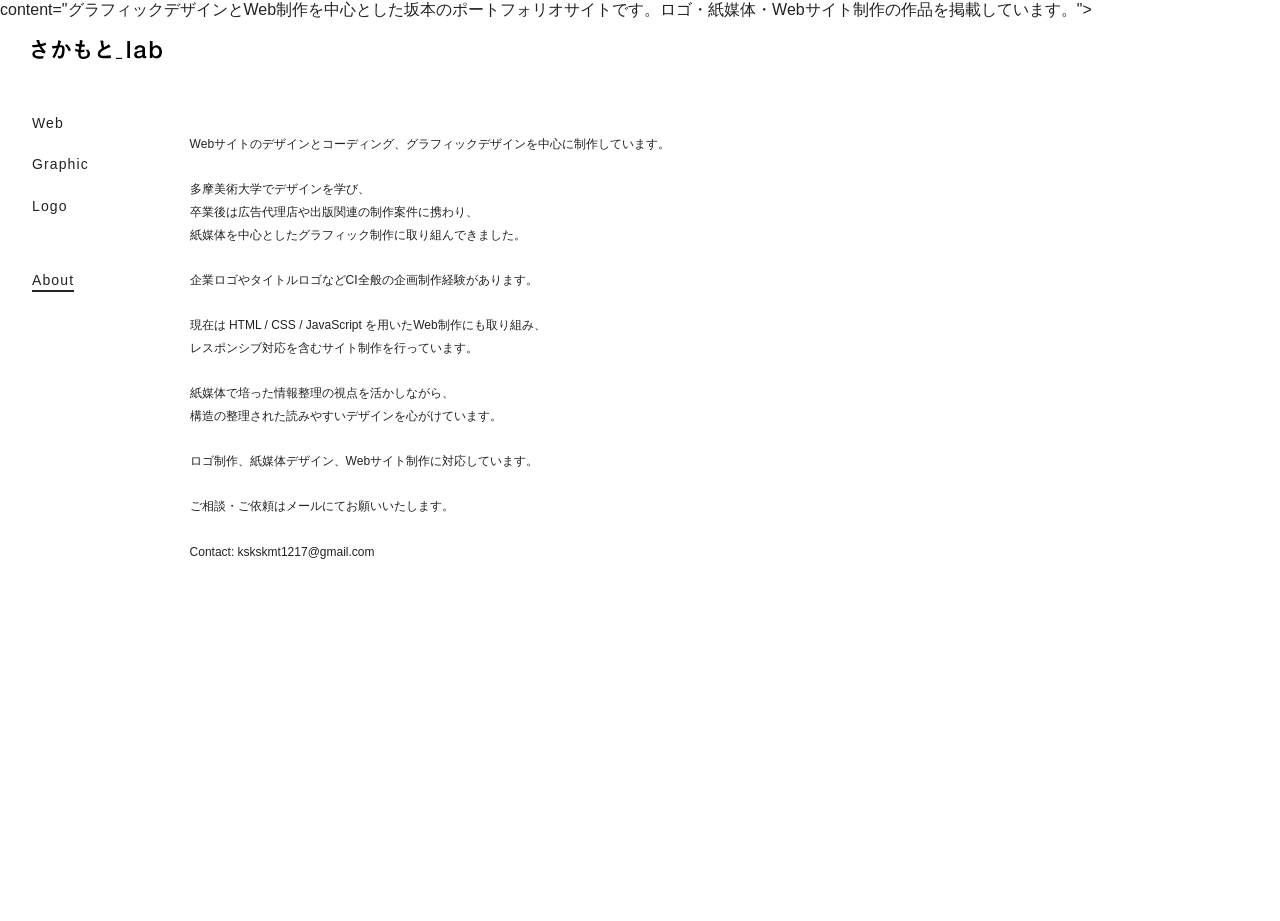
==== works/about.html @ 65929a15 "Add files via upload" ====
<!DOCTYPE html>
<html lang="ja">

<head>
    <meta charset="UTF-8">
    <meta name="viewport" content="width=device-width, initial-scale=1">
    <title>Sakamoto Lab — Design & Web</title>
    <meta name="description"
<link rel="icon" href="../favicon.png" type="image/png"> content="グラフィックデザインとWeb制作を中心とした坂本のポートフォリオサイトです。ロゴ・紙媒体・Webサイト制作の作品を掲載しています。">
    <link rel="icon" href="../favicon.png" type="image/png">
    <link href="https://fonts.googleapis.com/css2?family=Spectral:wght@400;700&display=swap" rel="stylesheet">
    <link rel="stylesheet" href="../css/style.css">
</head>

<body>

    <div class="layout">

        <aside class="sidebar">

            <h1 class="site-logo">
                <a href="../index.html">
                    <img src="../images/sakamotolab.svg" alt="Sakamoto Lab">
                </a>
            </h1>

            <nav class="main-nav" aria-label="Works filter and site navigation">
                <a href="../index.html?filter=web" class="filter-link">Web</a>
                <a href="../index.html?filter=graphic" class="filter-link">Graphic</a>
                <a href="../index.html?filter=logo" class="filter-link">Logo</a>
                <a href="about.html" class="about-link is-active">About</a>
            </nav>

        </aside>


        <main class="main-content">

            <section class="about">

                <p>
                    Webサイトのデザインとコーディング、グラフィックデザインを中心に制作しています。
                </p>

                <p>
                    多摩美術大学でデザインを学び、<br>
                    卒業後は広告代理店や出版関連の制作案件に携わり、<br>
                    紙媒体を中心としたグラフィック制作に取り組んできました。
                </p>

                <p>
                    企業ロゴやタイトルロゴなどCI全般の企画制作経験があります。
                </p>

                <p>
                    現在は HTML / CSS / JavaScript を用いたWeb制作にも取り組み、<br>
                    レスポンシブ対応を含むサイト制作を行っています。
                </p>

                <p>
                    紙媒体で培った情報整理の視点を活かしながら、<br>
                    構造の整理された読みやすいデザインを心がけています。
                </p>

                <p>
                    ロゴ制作、紙媒体デザイン、Webサイト制作に対応しています。
                </p>

                <p>
                    ご相談・ご依頼はメールにてお願いいたします。
                </p>

                <p>Contact: kskskmt1217@gmail.com</p>

            </section>

        </main>

    </div>

    <script src="../js/main.js"></script>

</body>

</html>
---- css/style.css ----
@charset "UTF-8";

* {
    box-sizing: border-box;
    margin: 0;
    padding: 0;
}

body {
    font-family: "Helvetica Neue", Arial, sans-serif;
    background: #fff;
    color: #222;
}

a {
    text-decoration: none;
    color: inherit;
}

:root {
    --sidebar-width: 180px;
}

/* レイアウト */
.layout {
    min-height: 100vh;
}

/* サイドバー */
.sidebar {
    width: var(--sidebar-width);
    min-height: 100vh;
    padding: 2.5rem 2rem;
    position: fixed;
    top: 0;
    left: 0;
    display: flex;
    flex-direction: column;
    gap: 3.5rem;
}

.site-logo img {
    width: 130px;
    height: auto;
    display: block;
}

.main-nav {
    display: flex;
    flex-direction: column;
    gap: 1.6rem;
    align-items: flex-start;
}

.main-nav a,
.filter-button {
    font-size: 14px;
    font-weight: 500;
    letter-spacing: 0.08em;
    color: #222;
}

.main-nav a:hover,
.filter-button:hover {
    color: #999;
}

.main-nav a:last-child {
    margin-top: 2rem;
}

/* 下線 */
/* underline base */
.filter-button,
.filter-link,
.about-link {
    position: relative;
    display: inline-block;
}

/* button only reset */
.filter-button {
    background: none;
    border: none;
    padding: 0;
    text-align: left;
    cursor: pointer;
    font-family: inherit;
}

.filter-button::after,
.filter-link::after,
.about-link::after {
    content: "";
    position: absolute;
    left: 0;
    bottom: -0.35em;
    width: 100%;
    height: 2px;
    background: #222;
    opacity: 0;
    transition: opacity .25s ease;
}

.filter-button.is-active::after,
.filter-link.is-active::after,
.about-link.is-active::after {
    opacity: 1;
}

/* フィルター */
.work-card.is-hidden {
    display: none;
}

.filter-button.is-active {
    color: #222;
}

/* メインコンテンツ */
.main-content {
    margin-left: var(--sidebar-width);
    padding: 7rem 2.5rem 3rem 0.6rem;
    flex: 1;
}

@media screen and (max-width: 767px) {
    .sidebar {
        position: static;
        padding: 2rem 1.8rem 0.3rem;
        width: 100%;
        min-height: auto;
        gap: 1.6rem;
    }

    .main-nav {
        flex-direction: row;
        column-gap: 1.4rem;
        row-gap: 0.8rem;
        flex-wrap: wrap;
    }

    .main-nav> :nth-last-child(2) {
        margin-right: 0.8rem;
    }

    .main-nav a:last-child {
        margin-top: 0;
    }

    .main-content {
        margin-left: 0;
        padding: 2rem 1.8rem 0;
    }
}

/* サムネイル */

.works-grid {
    display: grid;
    grid-template-columns: repeat(3, 1fr);
    gap: 2rem 2rem;
}

@media screen and (max-width: 960px) {
    .works-grid {
        grid-template-columns: repeat(2, 1fr);
    }
}

@media screen and (max-width: 767px) {
    .works-grid {
        grid-template-columns: 1fr;
        gap: 1.7rem 2.5rem;
    }
}

.work-card {
    width: 100%;
}

.work-thumb {
    position: relative;
    width: 100%;
    aspect-ratio: 4 / 3;
    display: flex;
    align-items: center;
    justify-content: center;
    overflow: hidden;
    background: #fff;
}

.work-thumb img {
    position: absolute;
    inset: 0;
    width: 100%;
    height: 100%;
    object-fit: cover;
    display: block;
}

.thumb-hover {
    opacity: 0;
    transition: opacity .25s ease;
}

/* ロゴ */
.work-thumb-logo img {
    object-fit: contain;
    padding: 15%;
}

.work-thumb-logo img.thumb-hover {
    object-fit: cover;
    padding: 0;
}

.work-card:hover .thumb-hover {
    opacity: 1;
}


.work-info {
    margin-top: 0.8rem;
}

@media screen and (max-width: 767px) {
    .work-info {
        margin-top: 0.6rem;
    }
}

.work-title {
    font-family: "Spectral", serif;
    font-weight: 700;
    font-size: 13px;
    line-height: 1.6;
    letter-spacing: 0.04em;
}

.work-category {
    position: relative;
    display: inline-block;
    font-size: 12px;
    font-weight: 500;
    color: #222;
    letter-spacing: 0.12em;
    margin-top: 0.2rem;
}

.work-card:hover .work-title,
.work-card:hover .work-category {
    color: #999;
}

/* メインキャプション */
.works-caption {
    font-size: 11px;
    color: #888;
    margin-top: 6rem;
    margin-bottom: 3rem;
    letter-spacing: 0.04em;
    width: 100%;
    text-align: right;
}

@media screen and (max-width: 767px) {
    .works-caption {
        margin-top: 3rem;
        margin-bottom: 1.5rem;
    }
}


/* ====================
Work Detail Page
==================== */

.work-detail {
    max-width: 650px;
}

.work-detail-title {
    font-size: 19px;
    margin-bottom: .5rem;
}

@media screen and (max-width: 767px) {
    .work-detail-title {
        font-size: 18px;
    }
}


.work-detail-category {
    font-size: 12px;
    color: #888;
    margin-bottom: 1.6rem;
}

.work-detail-hero {
    max-width: 100%;
    display: flex;
    align-items: flex-start;
    gap: .1rem;
}

.detail-pc,
.detail-sp {
    width: calc((100% - 0.1rem) / 2);
    display: block;
}

.work-detail-description {
    width: 100%;
    margin-top: 1.6rem;
    line-height: 1.9;
    font-size: 12px;
}

.work-detail-role {
    margin-top: .8rem;
    font-size: .6rem;
    line-height: 1.7;
}

.work-detail-link {
    margin-top: .8rem;
}

.work-detail-link a {
    font-size: 11px;
    letter-spacing: 0.08em;
    display: inline-flex;
    align-items: center;
    gap: 0.25em;
}

.link-arrow {
    width: 12px;
    height: 12px;
    margin-top: 1px;
}

.work-detail-link a:hover {
    color: #aaa;
}

.detail-single {
    min-width: 250px;
    border: 1px solid #dcdcdc;
    width: 55%;
    display: block;

}

.detail-logo {
    width: 48%;
    min-width: 250px;
    display: block;
    margin-top: 0.7rem;
    margin-bottom: 0.7rem;
}

.detail-logo04 {
    width: 80%;
    min-width: 230px;
    display: block;
    margin-top: 0.7rem;
    margin-bottom: 0.7rem;
}

.detail-usage {
    margin-top: 1.6rem;
    margin-bottom: 2rem;
}

.detail-usage img {
    width: 35%;
    max-width: 520px;
    min-width: 250px;
    display: block;
}

/* about */
.about {
    max-width: 650px;
}

.about p {
    font-size: 12px;
    line-height: 1.9;
    margin-bottom: 1.4rem;
}
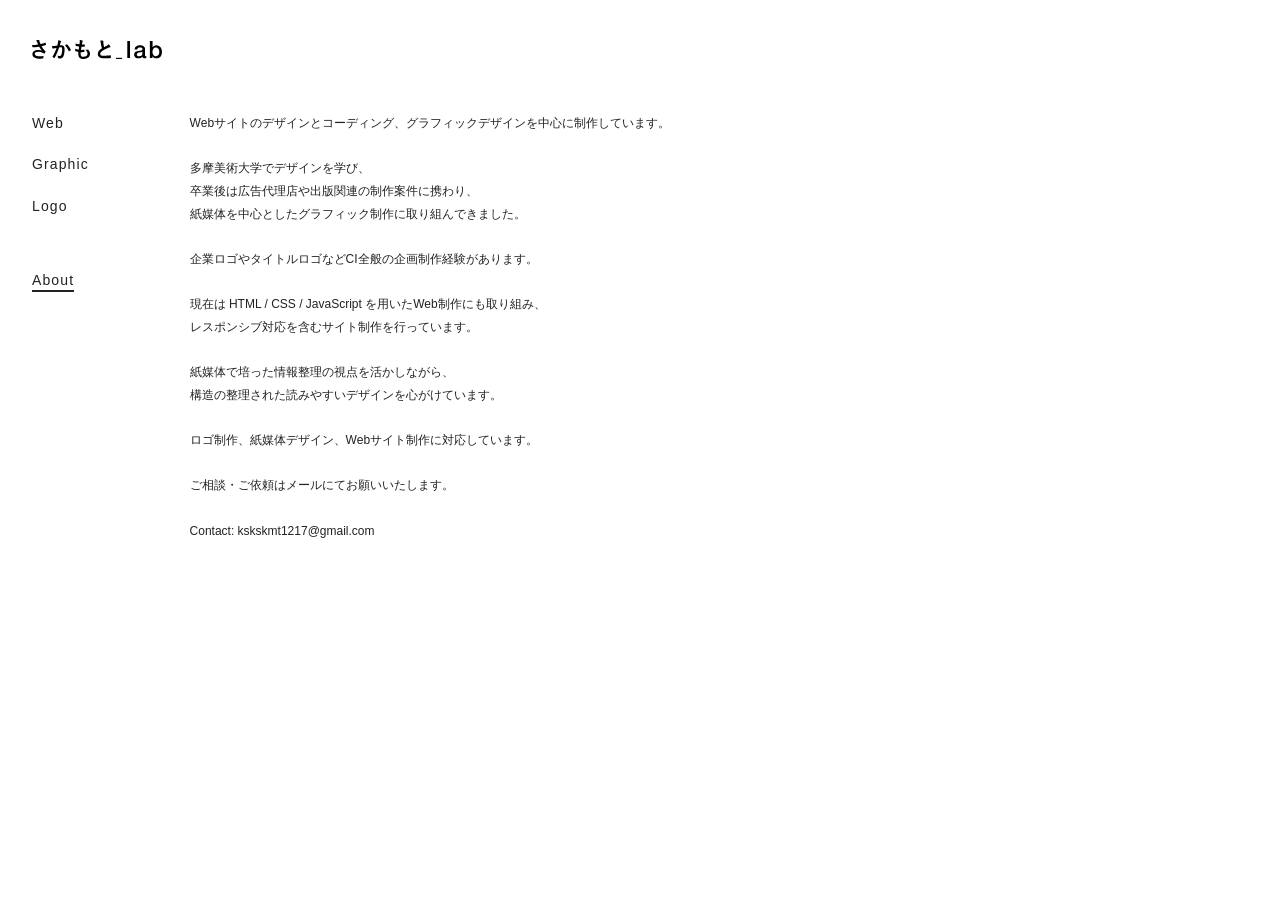
==== commit 84e8ff0b: "Add files via upload" ====
--- a/works/about.html
+++ b/works/about.html
@@ -5,8 +5,7 @@
     <meta charset="UTF-8">
     <meta name="viewport" content="width=device-width, initial-scale=1">
     <title>Sakamoto Lab — Design & Web</title>
-    <meta name="description"
-<link rel="icon" href="../favicon.png" type="image/png"> content="グラフィックデザインとWeb制作を中心とした坂本のポートフォリオサイトです。ロゴ・紙媒体・Webサイト制作の作品を掲載しています。">
+    <meta name="description" content="グラフィックデザインとWeb制作を中心とした坂本のポートフォリオサイトです。ロゴ・紙媒体・Webサイト制作の作品を掲載しています。">
     <link rel="icon" href="../favicon.png" type="image/png">
     <link href="https://fonts.googleapis.com/css2?family=Spectral:wght@400;700&display=swap" rel="stylesheet">
     <link rel="stylesheet" href="../css/style.css">
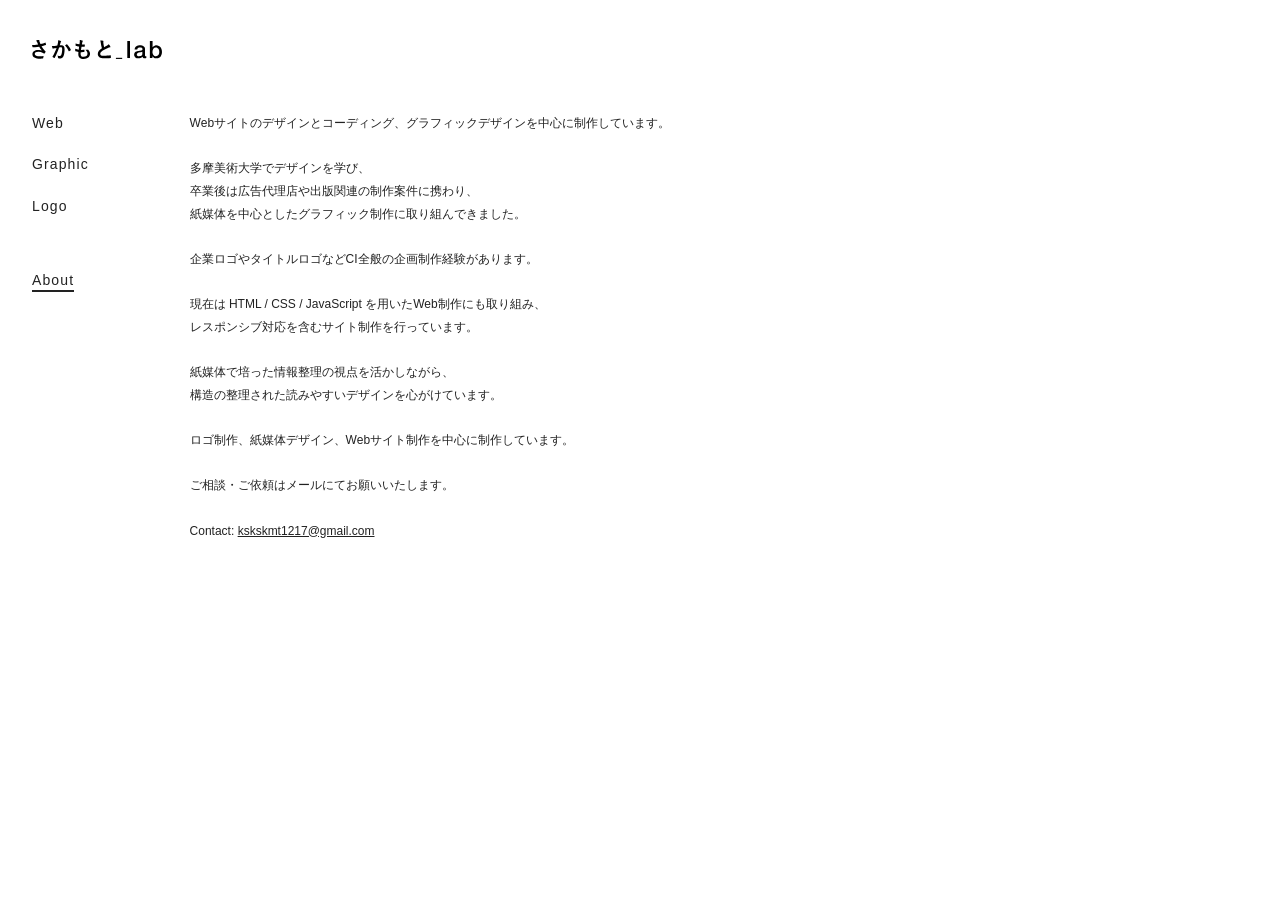
==== commit 579b82b7: "Add files via upload" ====
--- a/works/about.html
+++ b/works/about.html
@@ -4,8 +4,8 @@
 <head>
     <meta charset="UTF-8">
     <meta name="viewport" content="width=device-width, initial-scale=1">
-    <title>Sakamoto Lab — Design & Web</title>
-    <meta name="description" content="グラフィックデザインとWeb制作を中心とした坂本のポートフォリオサイトです。ロゴ・紙媒体・Webサイト制作の作品を掲載しています。">
+    <title>About | Sakamoto Lab</title>
+    <meta name="description" content="Sakamoto Lab のAboutページです。Webサイト制作、グラフィックデザイン、ロゴ制作の対応内容や経歴を掲載しています。">
     <link rel="icon" href="../favicon.png" type="image/png">
     <link href="https://fonts.googleapis.com/css2?family=Spectral:wght@400;700&display=swap" rel="stylesheet">
     <link rel="stylesheet" href="../css/style.css">
@@ -31,7 +31,6 @@
             </nav>
 
         </aside>
-
 
         <main class="main-content">
 
@@ -62,14 +61,14 @@
                 </p>
 
                 <p>
-                    ロゴ制作、紙媒体デザイン、Webサイト制作に対応しています。
+                    ロゴ制作、紙媒体デザイン、Webサイト制作を中心に制作しています。
                 </p>
 
                 <p>
                     ご相談・ご依頼はメールにてお願いいたします。
                 </p>
 
-                <p>Contact: kskskmt1217@gmail.com</p>
+                <p>Contact: <a href="mailto:kskskmt1217@gmail.com">kskskmt1217@gmail.com</a></p>
 
             </section>
 
--- a/css/style.css
+++ b/css/style.css
@@ -120,7 +120,7 @@
 /* メインコンテンツ */
 .main-content {
     margin-left: var(--sidebar-width);
-    padding: 7rem 2.5rem 3rem 0.6rem;
+    padding: 7rem 3rem 3rem 0.6rem;
     flex: 1;
 }
 
@@ -391,4 +391,12 @@
     font-size: 12px;
     line-height: 1.9;
     margin-bottom: 1.4rem;
+}
+
+.about a {
+    text-decoration: underline;
+}
+
+.about a:hover {
+    opacity: 0.6;
 }
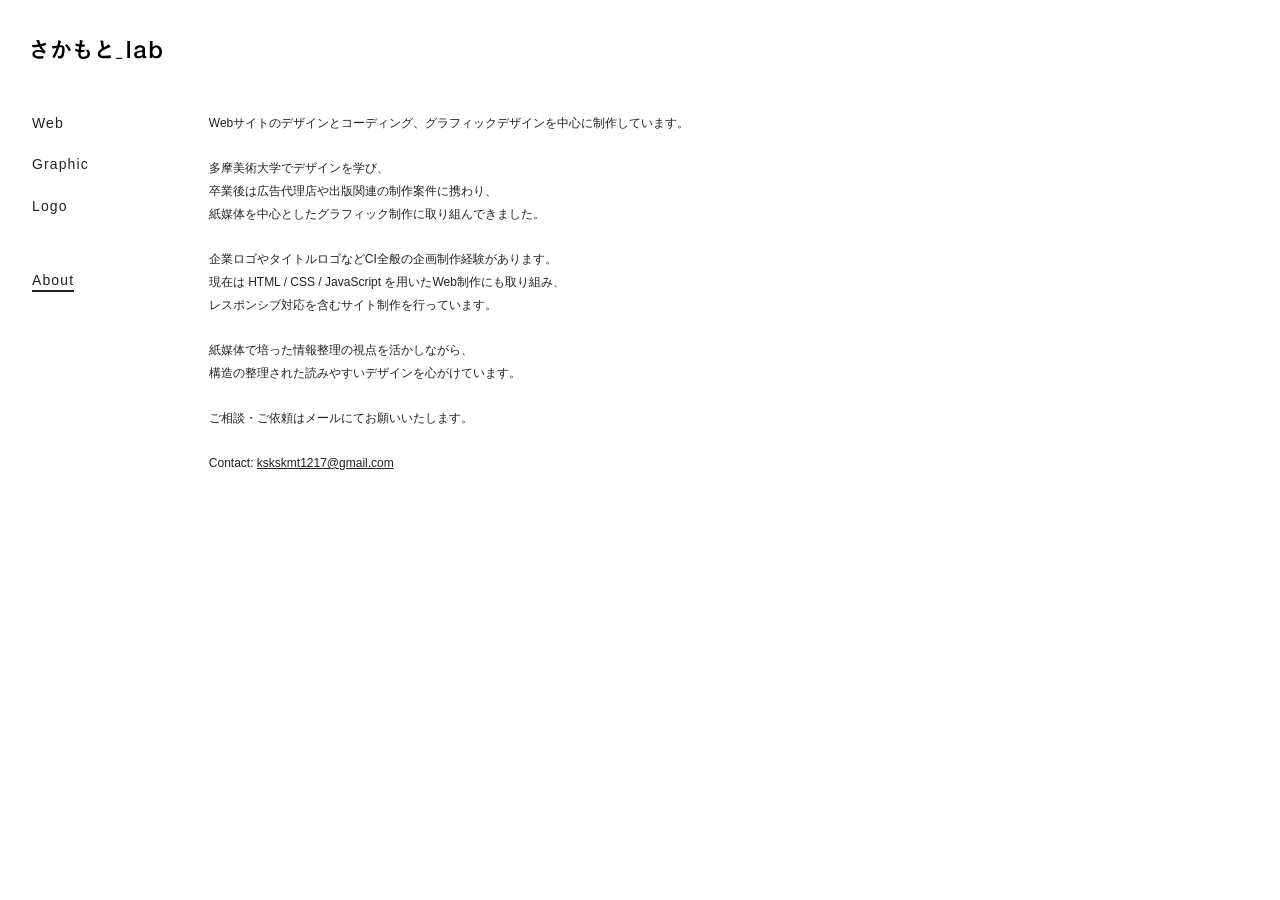
==== commit bb36da24: "Add files via upload" ====
--- a/works/about.html
+++ b/works/about.html
@@ -47,10 +47,7 @@
                 </p>
 
                 <p>
-                    企業ロゴやタイトルロゴなどCI全般の企画制作経験があります。
-                </p>
-
-                <p>
+                    企業ロゴやタイトルロゴなどCI全般の企画制作経験があります。<br>
                     現在は HTML / CSS / JavaScript を用いたWeb制作にも取り組み、<br>
                     レスポンシブ対応を含むサイト制作を行っています。
                 </p>
@@ -58,10 +55,6 @@
                 <p>
                     紙媒体で培った情報整理の視点を活かしながら、<br>
                     構造の整理された読みやすいデザインを心がけています。
-                </p>
-
-                <p>
-                    ロゴ制作、紙媒体デザイン、Webサイト制作を中心に制作しています。
                 </p>
 
                 <p>
--- a/css/style.css
+++ b/css/style.css
@@ -120,11 +120,11 @@
 /* メインコンテンツ */
 .main-content {
     margin-left: var(--sidebar-width);
-    padding: 7rem 3rem 3rem 0.6rem;
+    padding: 7rem 3rem 3rem 1.8rem;
     flex: 1;
 }
 
-@media screen and (max-width: 767px) {
+@media screen and (max-width: 560px) {
     .sidebar {
         position: static;
         padding: 2rem 1.8rem 0.3rem;
@@ -168,7 +168,7 @@
     }
 }
 
-@media screen and (max-width: 767px) {
+@media screen and (max-width: 560px) {
     .works-grid {
         grid-template-columns: 1fr;
         gap: 1.7rem 2.5rem;
@@ -224,7 +224,7 @@
     margin-top: 0.8rem;
 }
 
-@media screen and (max-width: 767px) {
+@media screen and (max-width: 560px) {
     .work-info {
         margin-top: 0.6rem;
     }
@@ -264,7 +264,7 @@
     text-align: right;
 }
 
-@media screen and (max-width: 767px) {
+@media screen and (max-width: 560px) {
     .works-caption {
         margin-top: 3rem;
         margin-bottom: 1.5rem;
@@ -285,7 +285,7 @@
     margin-bottom: .5rem;
 }
 
-@media screen and (max-width: 767px) {
+@media screen and (max-width: 560px) {
     .work-detail-title {
         font-size: 18px;
     }
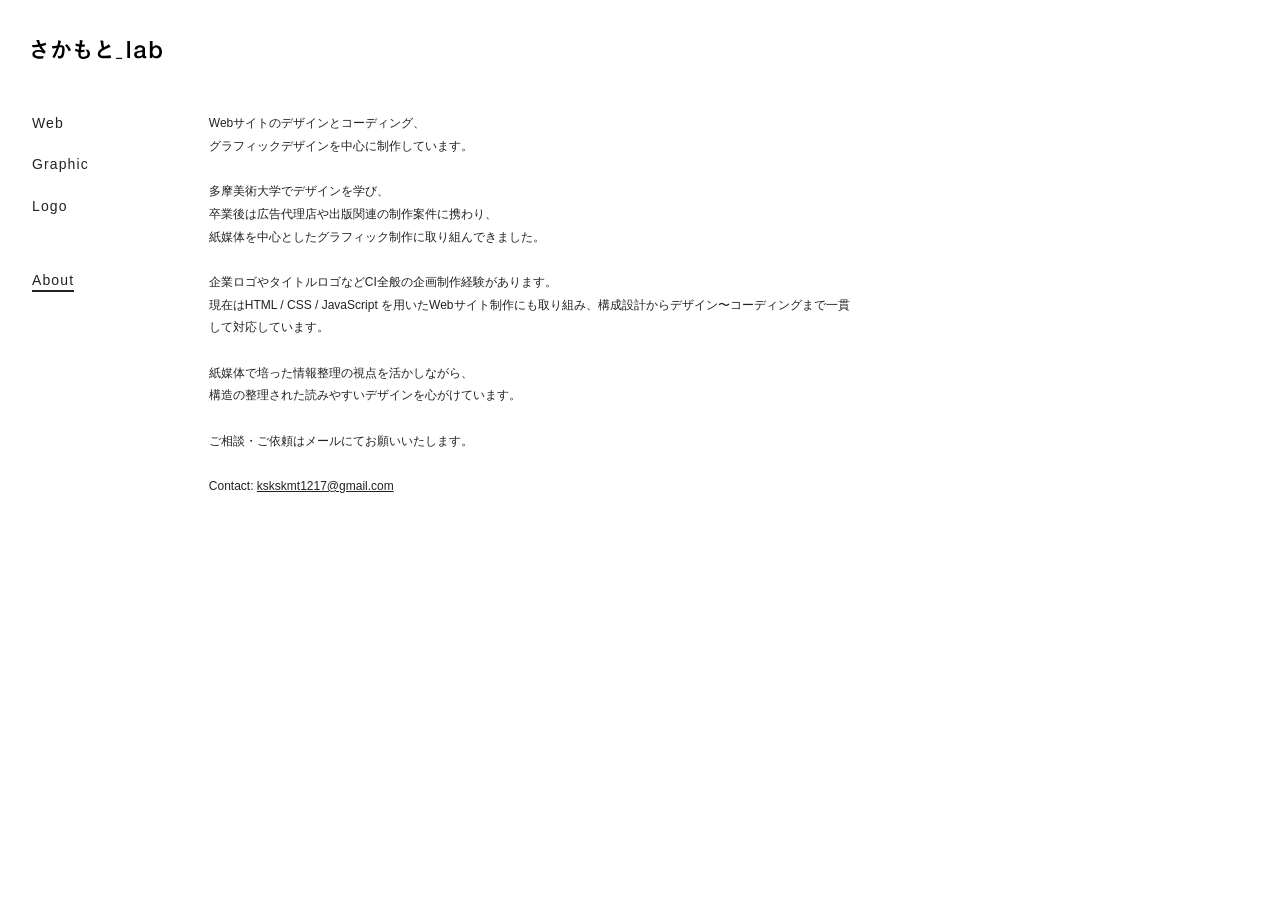
==== commit 40755cff: "Add files via upload" ====
--- a/works/about.html
+++ b/works/about.html
@@ -37,7 +37,8 @@
             <section class="about">
 
                 <p>
-                    Webサイトのデザインとコーディング、グラフィックデザインを中心に制作しています。
+                    Webサイトのデザインとコーディング、<br>
+                    グラフィックデザインを中心に制作しています。
                 </p>
 
                 <p>
@@ -48,8 +49,7 @@
 
                 <p>
                     企業ロゴやタイトルロゴなどCI全般の企画制作経験があります。<br>
-                    現在は HTML / CSS / JavaScript を用いたWeb制作にも取り組み、<br>
-                    レスポンシブ対応を含むサイト制作を行っています。
+                    現在はHTML / CSS / JavaScript を用いたWebサイト制作にも取り組み、構成設計からデザイン〜コーディングまで一貫して対応しています。
                 </p>
 
                 <p>
--- a/css/style.css
+++ b/css/style.css
@@ -150,7 +150,7 @@
 
     .main-content {
         margin-left: 0;
-        padding: 2rem 1.8rem 0;
+        padding: 2rem 1.8rem 1.5rem;
     }
 }
 
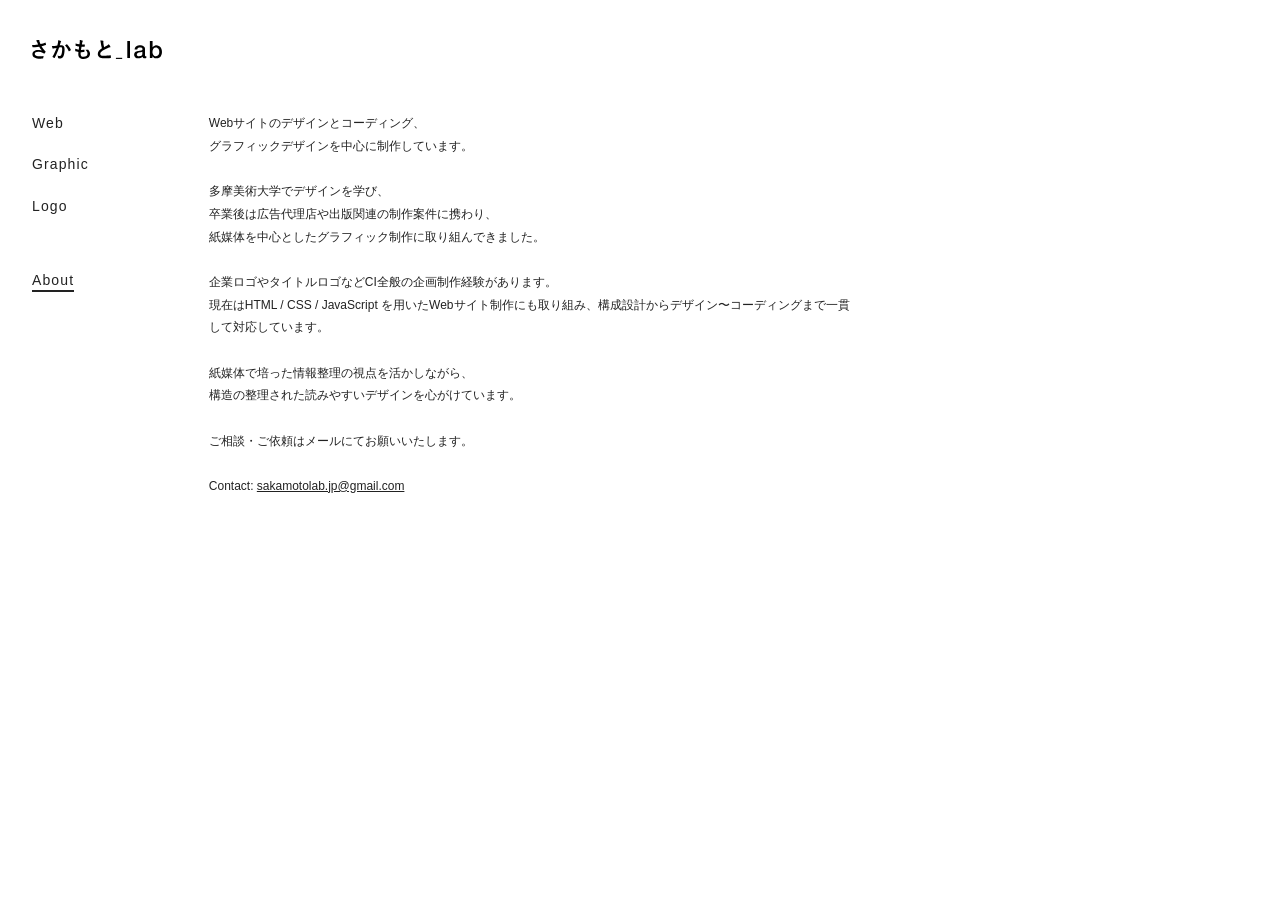
==== commit 41e8b911: "Add files via upload" ====
--- a/works/about.html
+++ b/works/about.html
@@ -61,7 +61,7 @@
                     ご相談・ご依頼はメールにてお願いいたします。
                 </p>
 
-                <p>Contact: <a href="mailto:kskskmt1217@gmail.com">kskskmt1217@gmail.com</a></p>
+                <p>Contact: <a href="mailto:sakamotolab.jp@gmail.com">sakamotolab.jp@gmail.com</a></p>
 
             </section>
 
--- a/css/style.css
+++ b/css/style.css
@@ -150,7 +150,7 @@
 
     .main-content {
         margin-left: 0;
-        padding: 2rem 1.8rem 1.5rem;
+        padding: 2rem 1.8rem 2rem;
     }
 }
 
